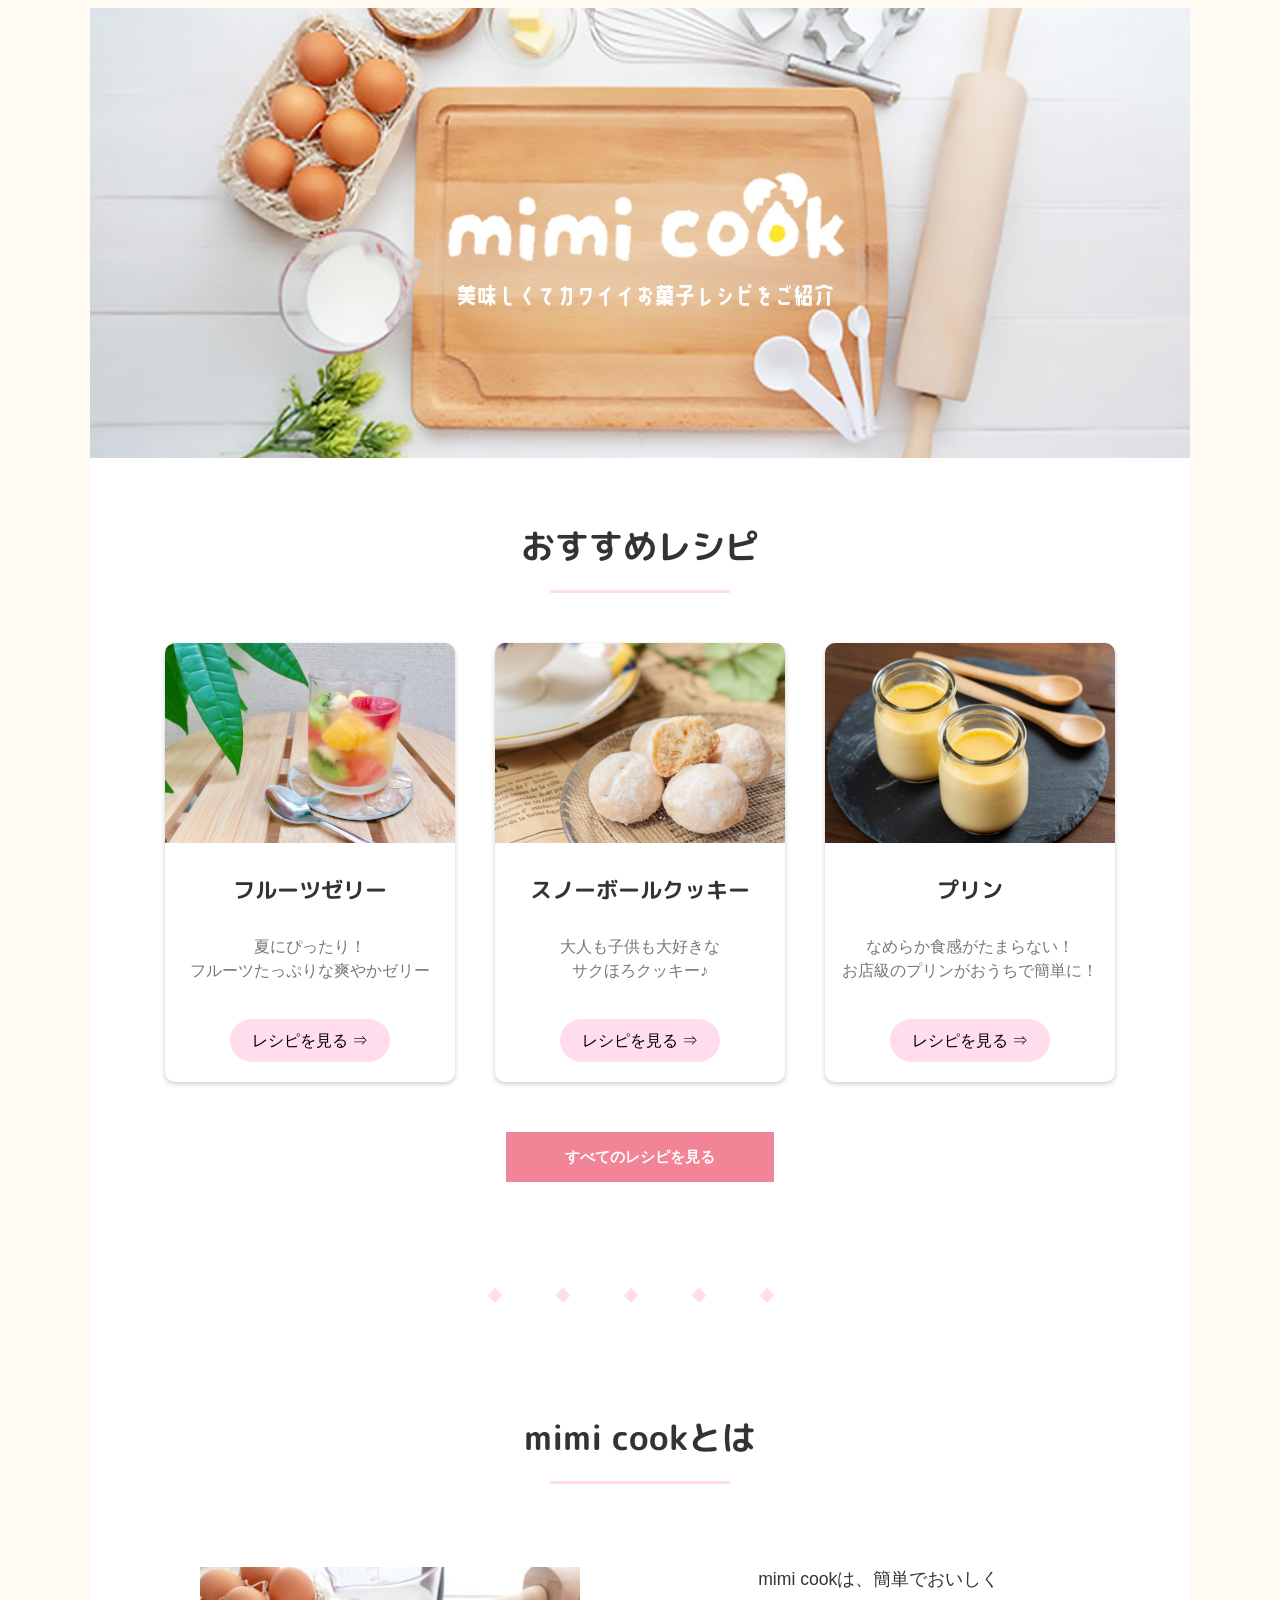
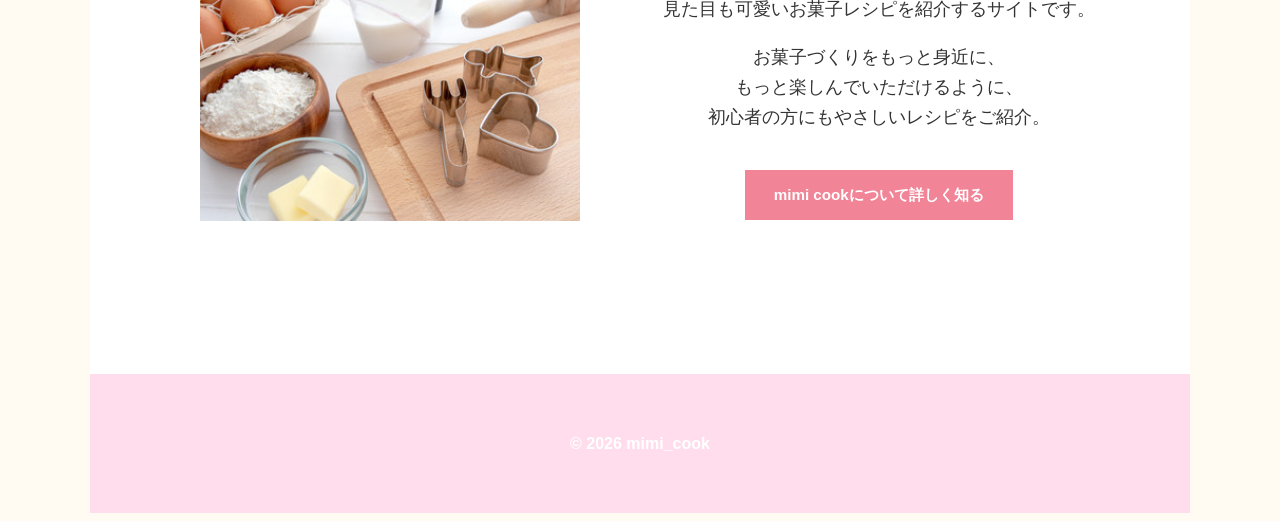
==== index.html @ 30d539d8 "Initial commit" ====
<!DOCTYPE html>
<html lang="ja">
<head>
	<meta charset="utf-8">
	<title>トップページ | mimi cook</title>
	<link rel="stylesheet" href="style.css">
	<link href="https://fonts.googleapis.com/css2?family=M+PLUS+Rounded+1c:wght@400;700&display=swap" rel="stylesheet">
	<meta name="description" content="mimi cookはお菓子レシピを紹介するサイトです。美味しくて可愛くて、簡単。誰でも気軽に挑戦できるレシピがまとまってます。">
	<meta name="viewport" content="width=device-width, initial-scale=1">
</head>

<body>
	<div class="wrapper">
		<!--ヘッダー-->
		<header>
			<h1 class="visually-hidden">mimi cook</h1>
			<a href="index.html">
			 	<img src="image/fv_mimi_cook.jpg" alt="mimi cook 美味しくてカワイイお菓子レシピをご紹介">
			</a>
		</header>

		<!--メイン-->
		<main>
			<h2 class="section-title">
				おすすめレシピ
			</h2>
			<section class="recipe-list top-recipe-list">
				<a href="html/fruitsjelly.html" class="card">
					<img class="card-img" src="image/fruits_jelly.jpg" alt="フルーツゼリーの写真">
					<div class="card-content">
						<h3 class="card-title">
							フルーツゼリー
						</h3>
						<p class="card-text">
							夏にぴったり！<br>フルーツたっぷりな爽やかゼリー
						</p>
					</div>
					<div class="card-btn">
						<span>レシピを見る ⇒</span>
					</div>
				</a>
				<a href="html/cookie.html" class="card">
					<img class="card-img" src="image/cookie-2.jpg" alt="クッキーの写真">
					<div class="card-content">
						<h3 class="card-title">
							スノーボールクッキー
						</h3>
						<p class="card-text">
							大人も子供も大好きな<br>サクほろクッキー♪
						</p>
					</div>
					<div class="card-btn">
						<span>レシピを見る ⇒</span>
					</div>
				</a>
				<a href="html/pudding.html" class="card">
					<img class="card-img" src="image/pudding.jpg" alt="プリンの写真">
					<div class="card-content">
						<h3 class="card-title">
							プリン
						</h3>
						<p class="card-text">
							なめらか食感がたまらない！<br>
							お店級のプリンがおうちで簡単に！
						</p>
					</div>
					<div class="card-btn">
						<span>レシピを見る ⇒</span>
					</div>
				</a>
			</section>
				<div class="more-btn">
					<a href="html/recipe.html">すべてのレシピを見る
					</a>
				</div>
			<div class="section-divider">
				◆　◆　◆　◆　◆
			</div>
			<h2 class="section-title">
				mimi cookとは
			</h2>
			<section class="top-about">
				<div class="top-about-left">
					<img class="about-img"src="image/top-about.jpg" alt="トップページのサイトについての画像">
				</div>
				<div class="top-about-right">
					<div class="top-about-text">
						<p>mimi cookは、簡単でおいしく<br>
						見た目も可愛いお菓子レシピを紹介するサイトです。
						</p>
						<p>お菓子づくりをもっと身近に、<br>もっと楽しんでいただけるように、<br>初心者の方にもやさしいレシピをご紹介。
						</p>
					</div>
					<div class="about-btn">
					<a href="html/about.html">mimi cookについて詳しく知る
					</a>
					</div>
				</div>
			</section>
		</main>
		<!--フッター-->
		<footer>
			<p>&copy; 2026 mimi_cook</p>
		</footer>
	</div>
</body>
</html>
---- style.css ----
.wrapper{
	max-width: 1100px;
	margin: 0 auto;
	background: #ffffff;
}

body{
	background: #fffbf3;
	color: #333333;
	font-family: "Noto Sans JP",
	sans-serif;
	font-weight: 400;
	line-height: 1.7;
}

header{
	position: relative;
}
header img{
	width: 100%;
}
.visually-hidden{
	position: absolute;
	width: 1px;
	height: 1px;
	padding: 0;
	margin: -1px;
	overflow:hidden;
	clip: rect(0, 0, 0, 0);
	white-space: nowrap;
	border: 0;
}


.container{
	display: flex;
	gap: 40px;
	padding: 50px 40px;
	align-items: flex-start;
}


.main{
	flex: 1;
	max-width: 1100px;
	margin: 0 auto;
	padding: 0 20px;
}

.recipe-title{
	font-family: "M PLUS Rounded 1c", sans-serif;
	font-size: 1.8rem;
	font-weight: 700;
	margin-bottom: 50px;
	padding-bottom: 12px;
	border-bottom: 4px solid #ffddec;
}
.content{
	display: flex;
	gap: 40px;
	align-items: flex-start;
}

.left-column{
	width: 280px;
	flex-shrink: 0;
}
.recipe-img{
	width: 100%;
	max-width: 280px;
	height: auto;
	margin: 0 auto;
}
.recipe-material h3{
	font-family: "M PLUS Rounded 1c", sans-serif;
	font-size: 1.4rem;
	margin-bottom: 15px;
	padding-bottom: 8px;
	border-bottom: 3px dotted #ffddec;
}
.recipe-material h3::before{
content: "◆";
color: #ffddec;
font-size: 1.1rem;
}
.recipe-material h3::after{
content: "◆";
color: #ffddec;
font-size: 1.1rem;
}
.recipe-material h4{
	font-size: 1rem;
	margin: 20px 0 10px;
	text-align: left;
	padding-left: 35px;
}
.recipe-material ul{
	padding-left: 35px;
}
.recipe-material li{
	font-size: 1rem;
	margin-bottom: 10px;
}


.recipe-text{
	flex: 1;
}
.recipe-text h3{
	font-family: "M PLUS Rounded 1c", sans-serif;
	font-size: 1.4rem;
	margin-top: 0;
	margin-bottom: 15px;
	padding-bottom: 8px;
	border-bottom: 3px dotted #ffddec;
}
.recipe-text h3::before{
content: "◆";
color: #ffddec;
font-size: 1.1rem;
}
.recipe-text h3::after{
content: "◆";
color: #ffddec;
font-size: 1.1rem;
}
.recipe-text li{
	font-size: 1rem;
	margin-bottom: 12px;
	line-height: 1.9;
}


.side{
	width: 240px;
	flex-shrink: 0;
	padding-top: 10px;
	position: sticky;
	top: 30px;
}
.side-box{
	margin-bottom: 50px;
}
.side-box h3{
	font-family: "M PLUS Rounded 1c", sans-serif;
	background: #f18497;
	color: #ffffff;
	font-size: 1.1rem;
	text-align: center;
	padding: 8px;
	margin-bottom: 20px;
	width: 100%;
	box-sizing: border-box;
}
.side-box ul{
	list-style: none;
	padding-left: 20px;
}
.side-box li{
	font-size: 1rem;
	margin-bottom: 15px;
}
.side-box a{
	display: block;
	padding: 5px 0;
	transition: 0.3s;
	color: #333333;
}
.side-box a:hover{
	opacity: 0.7;
	color: #f18497;
}

footer{
	background: #ffddec;
	text-align: center;
	padding: 40px;
	margin-top: 50px;
}
footer p{
	color: #ffffff;
	font-weight: bold;
}


img{
	display: block;
	max-width: 100%;
	height: auto;
}
a{
	text-decoration: none;
	color: #333333;
}

ul{
	padding-left: 1.5rem;
}
ol{
	padding-left: 1.5rem;
}




.about-main{
	flex: 1;
}
.about-title{      
	font-family: "M PLUS Rounded 1c", sans-serif;
	font-size: 1.8rem;
	font-weight: 700;
	text-align: center;
	margin-bottom: 50px;
	padding-bottom: 12px;
	border-bottom: 4px solid #ffddec;
}
.about-text {
	font-size: 1rem;
	margin-bottom: 12px;
	line-height: 1.9;
	position: relative;
	min-height: 400px;
	text-align: center;
	background-image:url("image/whipper-light-reverse.png") ,url("image/whipper-light.png"); 
	background-repeat: no-repeat, no-repeat;
	background-position:  left 30px top 30px, right 50px bottom 80px;
	background-size: 170px, 230px;
}



.profile-img{
	width: 260px;
	margin: 0 auto 40px;
}
.profile-img img{
	width: 100%;
	height: 260px;
	display: block;
	border-radius: 50%;
	object-fit: cover;
	box-shadow: 0 4px 12px rgba(0, 0, 0,.12);
}
.about-text h5{
	color: #ffddec;
}


.recipe-list{
	display: flex;
	justify-content: center;
	gap: 40px;
	flex-wrap: wrap;
}
.card{
	width: 290px;
	display: flex;
	flex-direction: column;
	background: #ffffff;
	border-radius: 10px;
	overflow: hidden;
	box-shadow: 0 2px 5px #cccccc;
	color: inherit;
	text-decoration: none;
}
.card:hover{
	transform: translateY(-5px);
	transition: .3s;
}
.card-img{
	width: 100%;
	height: 200px;
	display: block;
	object-fit: cover;
}
.card-content{
	margin: 5px;
	flex: 1;
	display: flex;
	flex-direction: column;
}
.card-title{
	font-family: "M PLUS Rounded 1c", sans-serif;
	font-size: 1.4rem;
	margin-bottom: 10px;
	text-align: center;
	color: #333333;
}
.card-title h3::before{
content: "◆";
color: #ffddec;
font-size: 1rem;
}
.card-title h3::after{
content: "◆";
color: #ffddec;
font-size: 1rem;
}
.card-text{
	color: #777777;
	font-size: 1rem;
	line-height: 1.5;
	text-align: center;
	flex: 1;
}
.card-btn{
	padding: 15px 0 20px;
	text-align: center;
}
.card-btn span{
	display: inline-block;
	background: #ffddec;
	color: #000000;
	padding: 8px 22px;
	border-radius: 30px;
	font-size: 1rem;
}
.more-btn{
	text-align: center;
	margin-top: 50px;
}
.more-btn a{
	display: inline-block;
	background: #f18497;
	color: #ffffff;
	padding: 12px 24px;
	border-radius: 0;
	font-size: 0.95rem;
	font-weight: bold;
	width: 220px;
}
.more-btn a:hover{
	opacity: 0.8;
}

.top-about{
	display: flex;
	align-items: center;
	gap: 50px;
	justify-content: center;
	max-width: 1000px;
	height: 280px;
	margin: 0 auto;
	padding: 10px 0;
	padding-bottom: 100px;
}
.top-about-left{
	width: 45%;
}
.top-about-right{
	width: 55%;
	display: flex;
	flex-direction: column;
	align-items: center;
}
.top-about-text{
	width: 100%;
	max-width: 500px;
	text-align: center;
	font-size: 1.1rem;
}
.about-img{
	margin-top: 20px;
	padding-left: 60px;
	height: auto;
	width: 380px;
}
.about-btn{
	text-align: center;
	margin-top: 20px;
}
.about-btn a{
	display: inline-block;
	background: #f18497;
	color: #ffffff;
	padding: 12px 24px;
	border-radius: 0;
	font-size: 0.95rem;
	font-weight: bold;
	width: 220px;
}
.about-btn a:hover{
	opacity: 0.8;
}

.section-divider{
	text-align: center;
	margin: 100px 0;
	color: #ffddec;
	letter-spacing: 18px;
	font-size: 1rem;
}

.section-title{
	font-family: "M PLUS Rounded 1c", sans-serif;
	font-weight: 700;
	text-align: center;
	font-size: 2.1rem;
	margin-top: 60px;
	margin-bottom: 50px;
	position: relative;
}

.section-title::after{
	content: "";
	display: block;
	width: 180px;
	height: 3px;
	background: #ffddec;
	margin: 15px auto 0;
}
.recipepage-title{
	margin-top: 0;
	font-family: "M PLUS Rounded 1c", sans-serif;
	font-weight: 700;
	text-align: center;
	font-size: 2.1rem;
	position: relative;
	margin-top: 20px;
	margin-bottom: 40px;
}
.recipepage-title::after{
	content: "";
	display: block;
	width: 180px;
	height: 3px;
	background: #ffddec;
	margin: 15px auto 0;
}
.profile-btn{
	display: none;
}

/* ===================================
   レスポンシブ
=================================== */

@media (max-width:768px){
	.container{
		flex-direction: column;
		width: 100%;
		padding: 40px 24px;
		box-sizing: border-box;
	}
	.side{
		width: 100%;
		max-width: none;
		display: none;
	}
	.card{
		width: 100%;
		max-width: 320px;
	}
	.top-about{
		flex-direction: column;
		height: auto;
		gap: 30px;
	}
	.top-about-left,
	.top-about-right{
		width: 100%;
	}
	.recipe-list{
		display: grid;
		grid-template-columns: repeat(2,minmax(0,1fr));
		gap: 20px;
		justify-items: center;
		align-items: start;
	}
	.section{
		padding: 60px 20px;
	}
	.about-img{
		width: 100%;
		max-width: 320px;
		margin: 0 auto;
		padding-left: 0;
	}
	.about-main{
		max-width: 800px;
		margin: 0 auto;
		width: 100%;
		padding-bottom: 70px;
	}
	.content{
		flex-direction: column;
	}
	.left-column{
		width: 100%;
	}
	.profile-btn{
		display: block;
		text-align: center;
		margin-top: 40px;
	}
	.profile-btn a{
		display: inline-block;
		background: #f18497;
		color: #ffffff;
		padding: 12px 24px;
		font-size: 0.95rem;
		font-weight: bold;
		width: 220px;
	}
	.profile-btn a:hover{
		opacity: 0.8;
	}
	.more-btn,
	.about-btn,
	.profile-btn{
		margin-top: 50px;
	}
}


@media (max-width: 600px){
	.recipe-list{
	display:grid;
	grid-template-columns: repeat(2,1fr);
	gap: 16px;
	padding: 0 16px;
	max-width: 500px;
	margin: 0 auto;
	}
	.top-recipe-list .card:last-child{
		grid-column: 1 / span 2;
		justify-self: center;
		max-width: 250px;
	}
	.card{
	width:100%;
	max-width:none;
	}
	.card-title{
		font-size: 1rem;
	}
	.card-text{
		font-size: 0.8rem;
	}
}
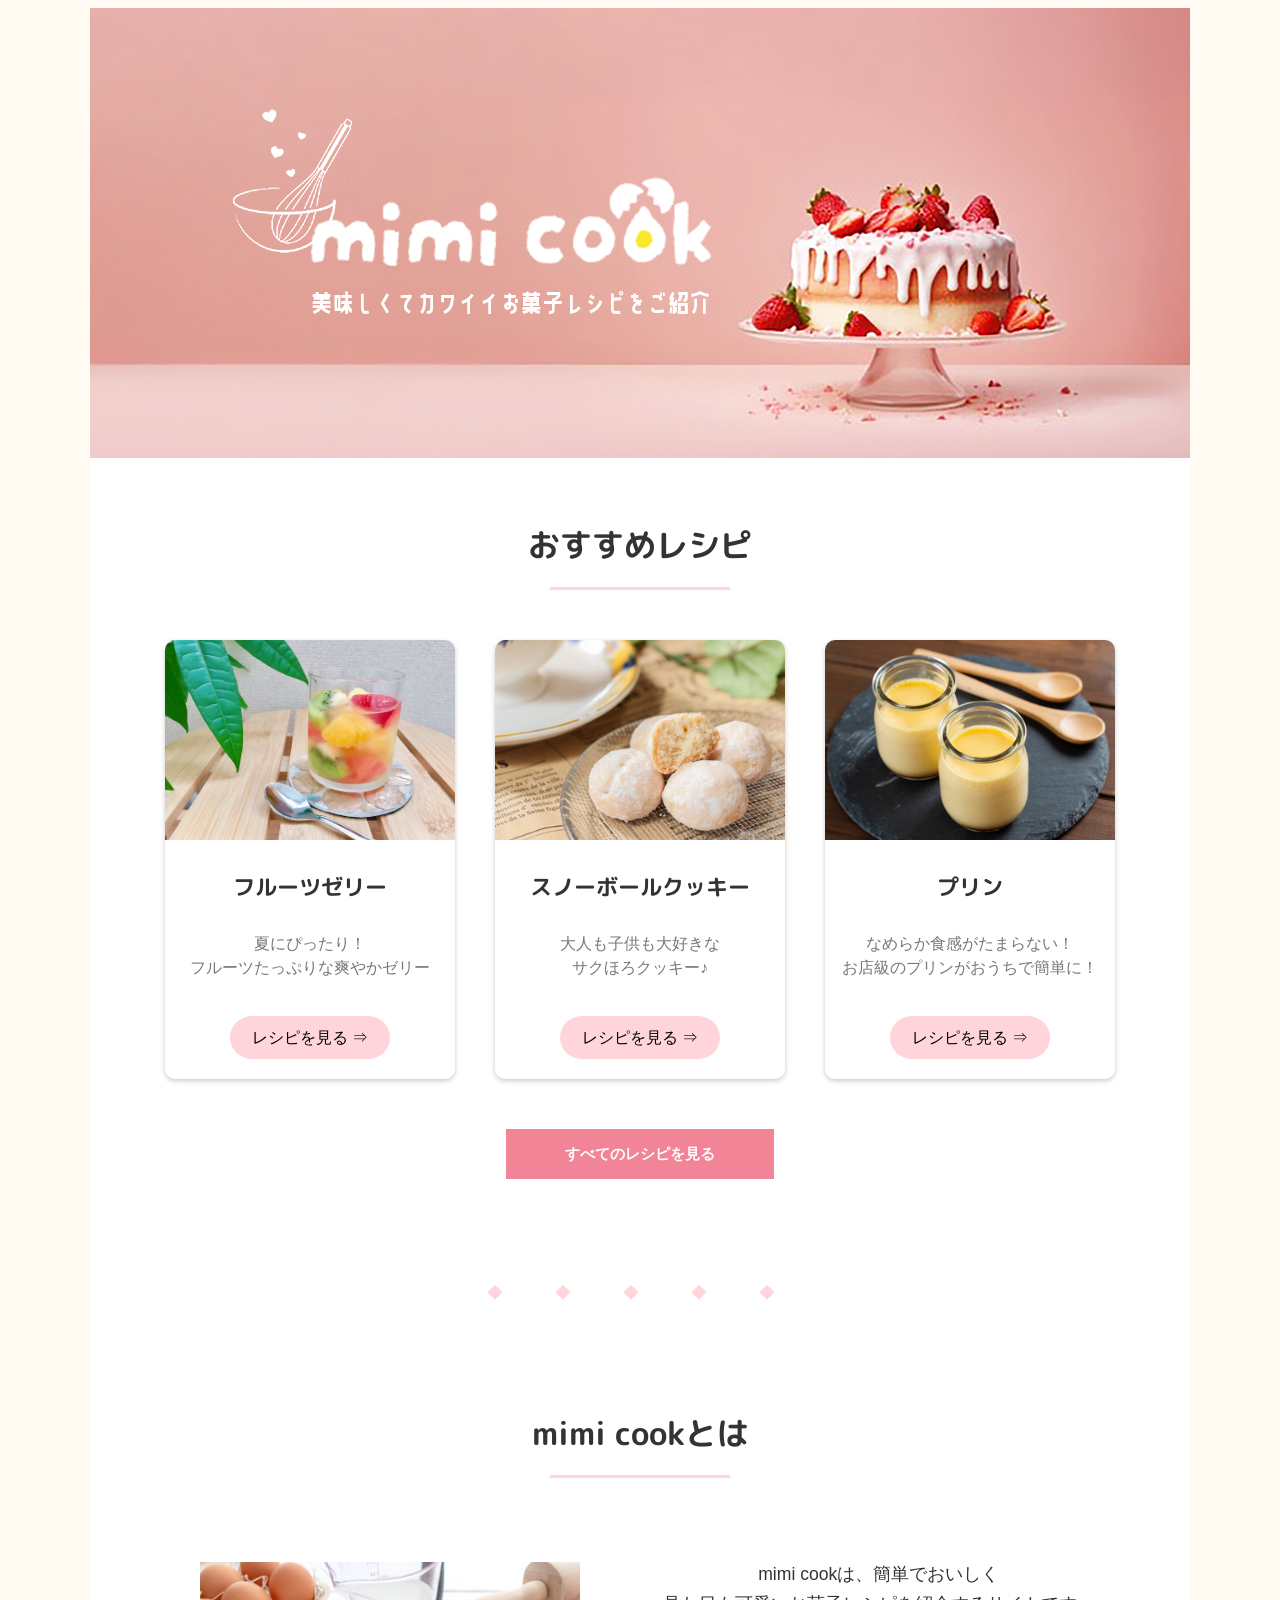
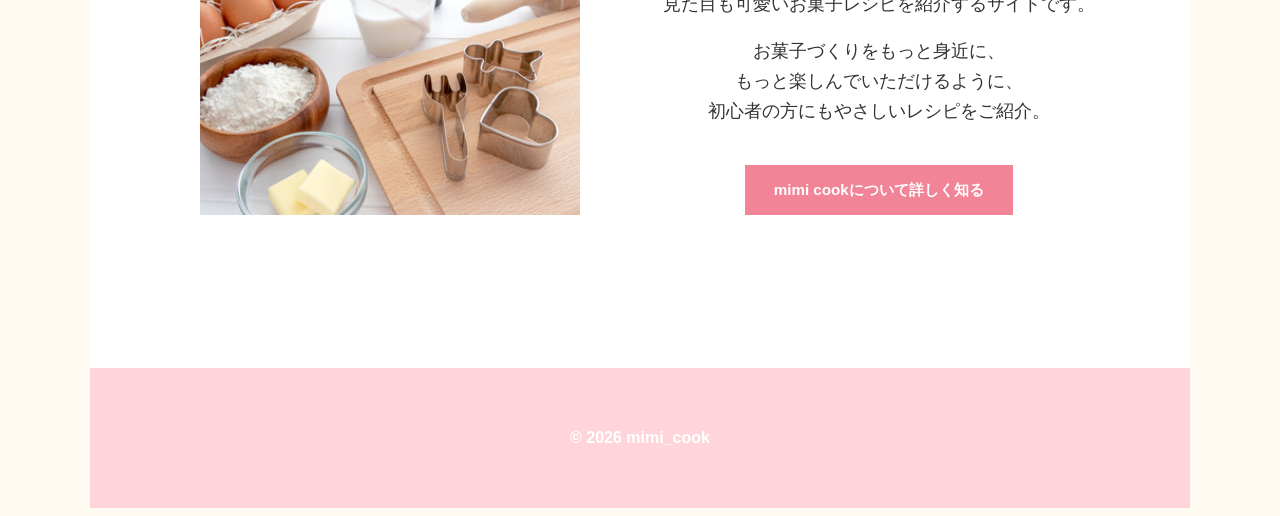
==== commit 644d05b2: "ヘッダー画像をpictureタグ対応" ====
--- a/index.html
+++ b/index.html
@@ -15,7 +15,10 @@
 		<header>
 			<h1 class="visually-hidden">mimi cook</h1>
 			<a href="index.html">
-			 	<img src="image/fv_mimi_cook.jpg" alt="mimi cook 美味しくてカワイイお菓子レシピをご紹介">
+				<picture>
+					<source media="(max-width: 600px)" srcset="image/fv_mimi_cook_SP.jpg">
+			 		<img src="image/fv_mimi_cook2.jpg" alt="mimi cook 美味しくてカワイイお菓子レシピをご紹介">
+				</picture>
 			</a>
 		</header>
 
--- a/style.css
+++ b/style.css
@@ -53,7 +53,7 @@
 	font-weight: 700;
 	margin-bottom: 50px;
 	padding-bottom: 12px;
-	border-bottom: 4px solid #ffddec;
+	border-bottom: 4px solid #ffd5db;
 }
 .content{
 	display: flex;
@@ -76,16 +76,16 @@
 	font-size: 1.4rem;
 	margin-bottom: 15px;
 	padding-bottom: 8px;
-	border-bottom: 3px dotted #ffddec;
+	border-bottom: 3px dotted #ffd5db;
 }
 .recipe-material h3::before{
 content: "◆";
-color: #ffddec;
+color: #ffd5db;
 font-size: 1.1rem;
 }
 .recipe-material h3::after{
 content: "◆";
-color: #ffddec;
+color: #ffd5db;
 font-size: 1.1rem;
 }
 .recipe-material h4{
@@ -112,16 +112,16 @@
 	margin-top: 0;
 	margin-bottom: 15px;
 	padding-bottom: 8px;
-	border-bottom: 3px dotted #ffddec;
+	border-bottom: 3px dotted #ffd5db;
 }
 .recipe-text h3::before{
 content: "◆";
-color: #ffddec;
+color: #ffd5db;
 font-size: 1.1rem;
 }
 .recipe-text h3::after{
 content: "◆";
-color: #ffddec;
+color: #ffd5db;
 font-size: 1.1rem;
 }
 .recipe-text li{
@@ -172,7 +172,7 @@
 }
 
 footer{
-	background: #ffddec;
+	background: #ffd5db;
 	text-align: center;
 	padding: 40px;
 	margin-top: 50px;
@@ -213,7 +213,7 @@
 	text-align: center;
 	margin-bottom: 50px;
 	padding-bottom: 12px;
-	border-bottom: 4px solid #ffddec;
+	border-bottom: 4px solid #ffd5db;
 }
 .about-text {
 	font-size: 1rem;
@@ -243,7 +243,7 @@
 	box-shadow: 0 4px 12px rgba(0, 0, 0,.12);
 }
 .about-text h5{
-	color: #ffddec;
+	color: #ffd5db;
 }
 
 
@@ -289,12 +289,12 @@
 }
 .card-title h3::before{
 content: "◆";
-color: #ffddec;
+color: #ffd5db;
 font-size: 1rem;
 }
 .card-title h3::after{
 content: "◆";
-color: #ffddec;
+color: #ffd5db;
 font-size: 1rem;
 }
 .card-text{
@@ -310,7 +310,7 @@
 }
 .card-btn span{
 	display: inline-block;
-	background: #ffddec;
+	background: #ffd5db;
 	color: #000000;
 	padding: 8px 22px;
 	border-radius: 30px;
@@ -387,7 +387,7 @@
 .section-divider{
 	text-align: center;
 	margin: 100px 0;
-	color: #ffddec;
+	color: #ffd5db;
 	letter-spacing: 18px;
 	font-size: 1rem;
 }
@@ -396,7 +396,7 @@
 	font-family: "M PLUS Rounded 1c", sans-serif;
 	font-weight: 700;
 	text-align: center;
-	font-size: 2.1rem;
+	font-size: 2rem;
 	margin-top: 60px;
 	margin-bottom: 50px;
 	position: relative;
@@ -407,7 +407,7 @@
 	display: block;
 	width: 180px;
 	height: 3px;
-	background: #ffddec;
+	background: #ffd5db;
 	margin: 15px auto 0;
 }
 .recipepage-title{
@@ -425,7 +425,7 @@
 	display: block;
 	width: 180px;
 	height: 3px;
-	background: #ffddec;
+	background: #ffd5db;
 	margin: 15px auto 0;
 }
 .profile-btn{
@@ -515,22 +515,27 @@
 
 
 @media (max-width: 600px){
+	header{
+		overflow: hidden;
+	}
+	header img{
+		width: 100%;
+		display: block;
+	}
 	.recipe-list{
 	display:grid;
-	grid-template-columns: repeat(2,1fr);
-	gap: 16px;
-	padding: 0 16px;
-	max-width: 500px;
-	margin: 0 auto;
-	}
-	.top-recipe-list .card:last-child{
-		grid-column: 1 / span 2;
-		justify-self: center;
-		max-width: 250px;
+	grid-template-columns: 1fr;
+	gap: 20px;
+	padding: 0;
+	width: 100%;
+	justify-items: center;
 	}
 	.card{
 	width:100%;
-	max-width:none;
+	max-width: 320px;
+	}
+	.card-content{
+		flex: 1;
 	}
 	.card-title{
 		font-size: 1rem;
@@ -538,4 +543,24 @@
 	.card-text{
 		font-size: 0.8rem;
 	}
+	.recipe-title{
+		font-size: 1.3rem !important;
+	}
+	.section-title{
+		font-size: 1.2rem !important;
+	}
+	.about-title{
+		font-size: 1.2rem;
+	}
+	.recipepage-title{
+		font-size: 1.2rem !important;
+	}
+	.top-about-text{
+		font-size: 0.9rem !important;
+	}
+	.about-btn a,
+	.profile-btn a{
+		font-size: 0.9rem;
+		white-space: nowrap;
+	}
 }
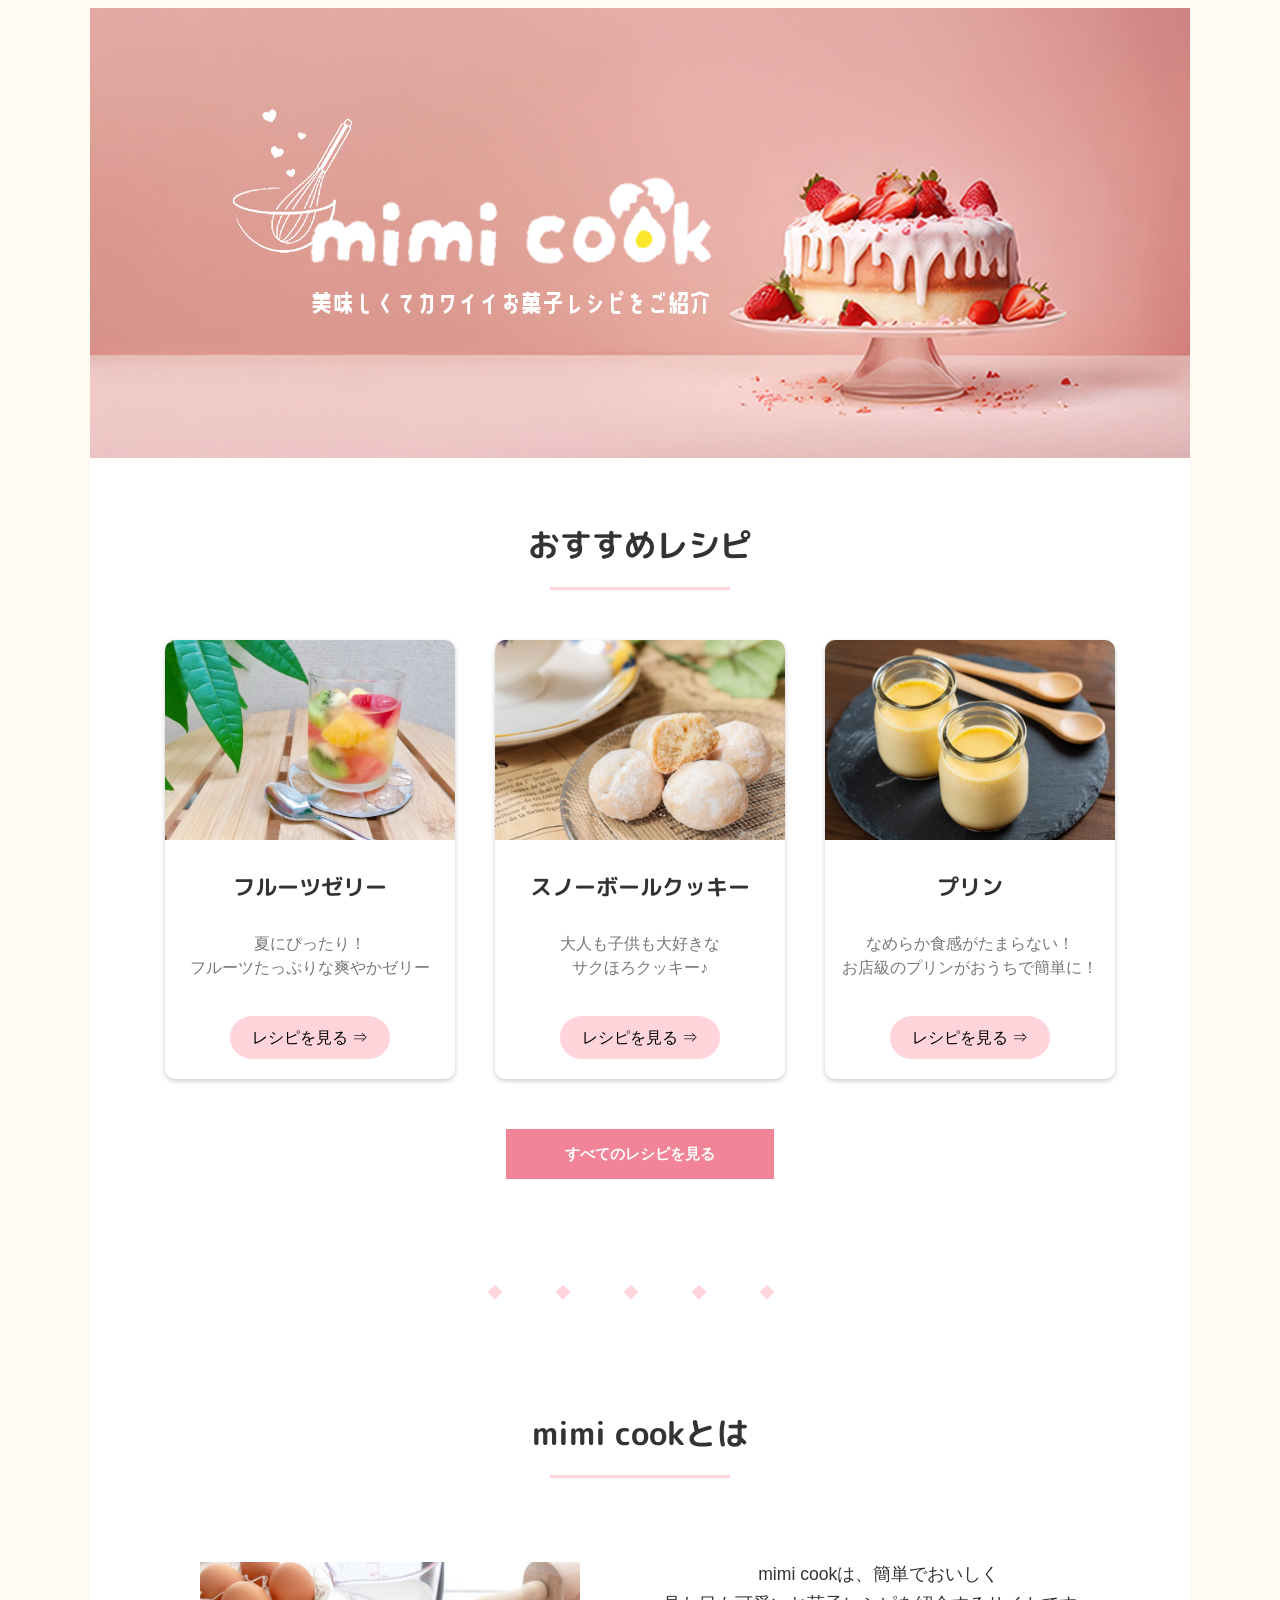
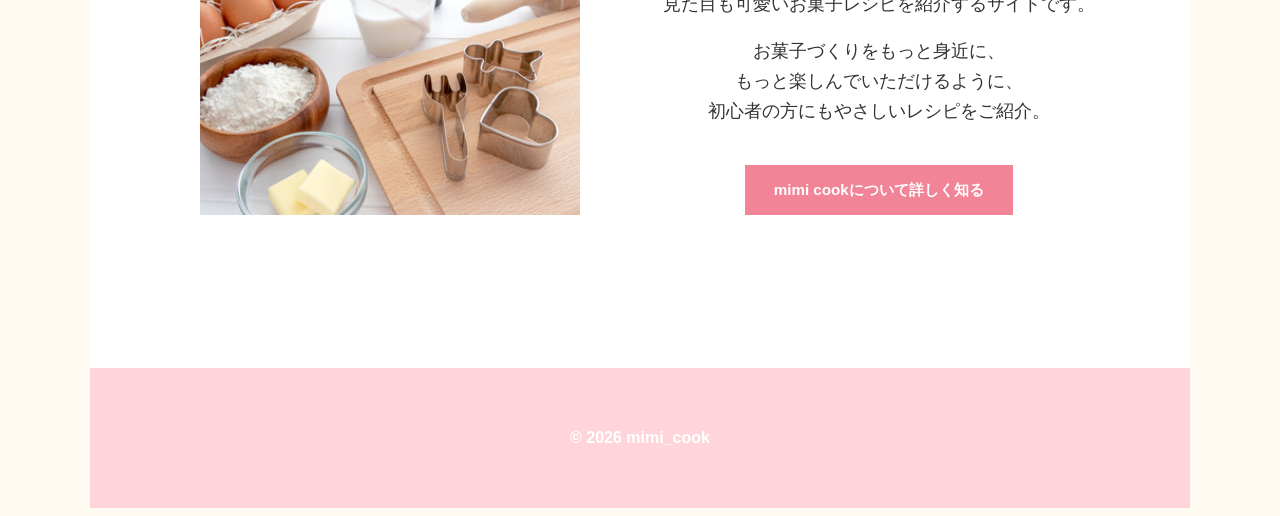
==== commit 7e4c184f: "SP用ヘッダー画像に変更" ====
--- a/index.html
+++ b/index.html
@@ -12,7 +12,7 @@
 <body>
 	<div class="wrapper">
 		<!--ヘッダー-->
-		<header>
+		<header class="top-header">
 			<h1 class="visually-hidden">mimi cook</h1>
 			<a href="index.html">
 				<picture>
@@ -20,7 +20,7 @@
 			 		<img src="image/fv_mimi_cook2.jpg" alt="mimi cook 美味しくてカワイイお菓子レシピをご紹介">
 				</picture>
 			</a>
-		</header>
+		</header> 
 
 		<!--メイン-->
 		<main>
--- a/style.css
+++ b/style.css
@@ -516,12 +516,25 @@
 
 @media (max-width: 600px){
 	header{
+		height: 240px;
 		overflow: hidden;
 	}
 	header img{
-		width: 100%;
-		display: block;
-	}
+		width: 120%;
+		max-width: none;
+		height: 100%;
+		object-fit: cover;
+		object-position: center;
+		margin-left: -10%;
+	}
+	.top-header{
+		width: 100%;
+		height: auto;
+		max-width: 100%;
+		object-fit: contain;
+		margin-left: 0;
+	}
+
 	.recipe-list{
 	display:grid;
 	grid-template-columns: 1fr;
